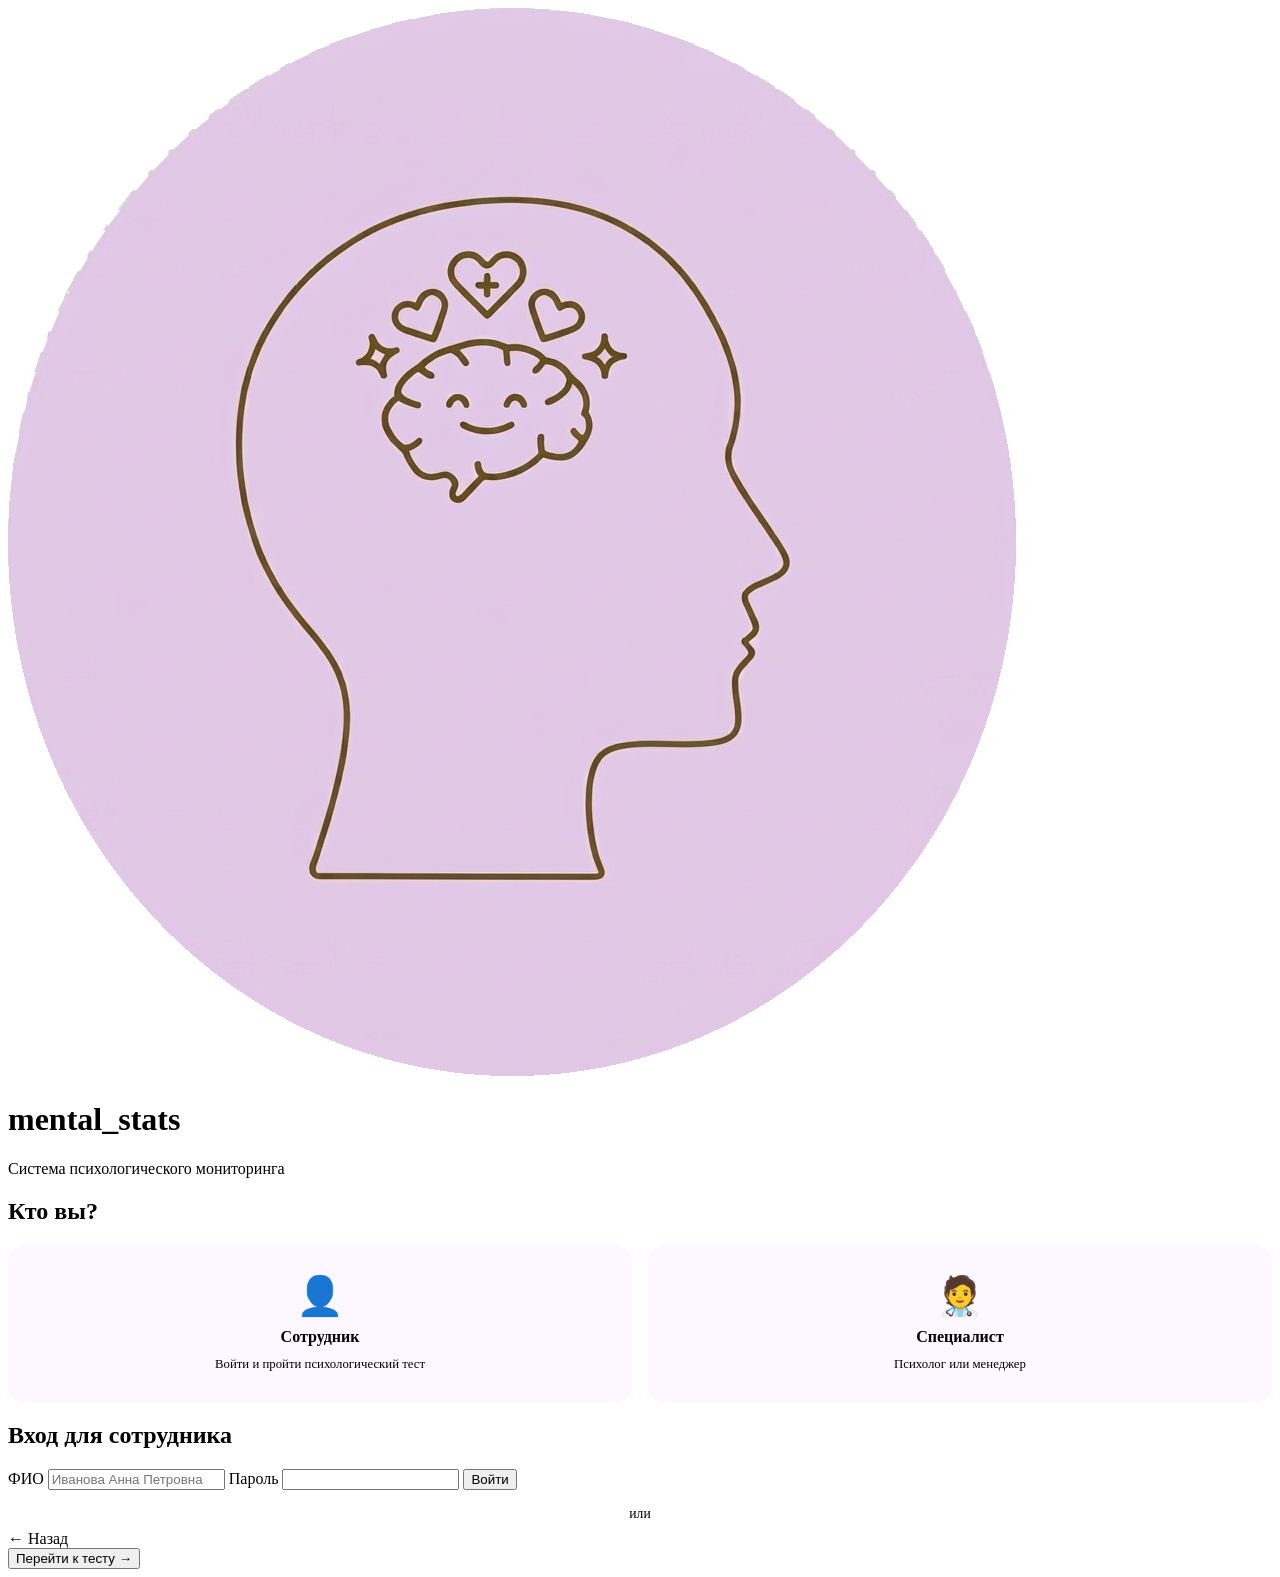
==== frontend/assigment.html @ 7f70bd68 "feat: add test assignment page with progress bar" ====
<!DOCTYPE html>
<html lang="ru">
<head>
  <meta charset="UTF-8">
  <meta name="viewport" content="width=device-width, initial-scale=1.0">
  <title>Тест — mental_stats</title>
  <link rel="stylesheet" href="static/css/style.css">
</head>
<body>
  <div class="container">
    <img src="static/img/logo.png" alt="logo" class="logo" onerror="this.style.display='none'">
    <h1>Психологический тест</h1>
    <p class="subtitle" id="greeting"></p>

    <div id="loadingBlock" class="card center">Загружаем вопросы…</div>

    <div id="testBlock" class="card" style="display:none">
      <div class="progress-bar-wrap">
        <div class="progress-bar" id="progressBar" style="width:0%"></div>
      </div>
      <p id="questionCounter" style="font-size:.8rem;color:#718096;margin-bottom:.5rem"></p>
      <p class="question-text" id="questionText"></p>
      <div class="answers" id="answersBlock"></div>
    </div>

    <div id="resultBlock" class="card center" style="display:none">
      <h2>Результат</h2>
      <p style="font-size:2.5rem;font-weight:700" id="resultScore"></p>
      <p style="margin:.75rem 0" id="resultStatus"></p>
      <p style="color:#718096" id="resultAdvice"></p>
      <a href="login.html" class="btn-secondary" style="margin-top:1.5rem;display:block">Выйти</a>
    </div>

    <div id="errorBlock" class="card center error" style="display:none"></div>
  </div>

  <script src="static/js/api.js"></script>
  <script src="static/js/main.js"></script>
  <script>
    requireAuth();

    const empId = getEmpId();
    document.getElementById("greeting").textContent = `Здравствуйте, ${getFullName()}`;

    const LABELS = ["Совсем нет", "Редко", "Иногда", "Часто", "Постоянно"];

    let questions = [];
    let answers = [];
    let current = 0;

    async function init() {
      try {
        const data = await Api.getQuestions(1);
        questions = data.questions;
        document.getElementById("loadingBlock").style.display = "none";
        document.getElementById("testBlock").style.display = "block";
        showQuestion();
      } catch (e) {
        document.getElementById("loadingBlock").style.display = "none";
        const err = document.getElementById("errorBlock");
        err.textContent = e.message;
        err.style.display = "block";
      }
    }

    function showQuestion() {
      const pct = Math.round((current / questions.length) * 100);
      document.getElementById("progressBar").style.width = pct + "%";
      document.getElementById("questionCounter").textContent =
        `Вопрос ${current + 1} из ${questions.length}`;
      document.getElementById("questionText").textContent = questions[current];

      const block = document.getElementById("answersBlock");
      block.innerHTML = "";
      LABELS.forEach((label, idx) => {
        const btn = document.createElement("button");
        btn.className = "answer-btn";
        btn.textContent = `${idx + 1} — ${label}`;
        btn.onclick = () => choose(idx + 1);
        block.appendChild(btn);
      });
    }

    async function choose(value) {
      answers.push(value);
      current++;
      if (current < questions.length) {
        showQuestion();
      } else {
        document.getElementById("testBlock").style.display = "none";
        try {
          const result = await Api.submitAnswers(empId, answers);
          document.getElementById("resultScore").textContent = result.total_points + " баллов";
          document.getElementById("resultStatus").textContent = result.status;
          document.getElementById("resultAdvice").textContent = result.advice;
          document.getElementById("resultBlock").style.display = "block";
        } catch (e) {
          const err = document.getElementById("errorBlock");
          err.innerHTML = `
            <p style="margin-bottom:1rem">${e.message}</p>
            <button class="btn" onclick="restartTest()">← Пройти тест заново</button>
          `;
          err.style.display = "block";
        }
      }
    }

    function restartTest() {
      answers = [];
      current = 0;
      document.getElementById("errorBlock").style.display = "none";
      document.getElementById("testBlock").style.display = "block";
      showQuestion();
    }

    init();
  </script>
</body>
</html>
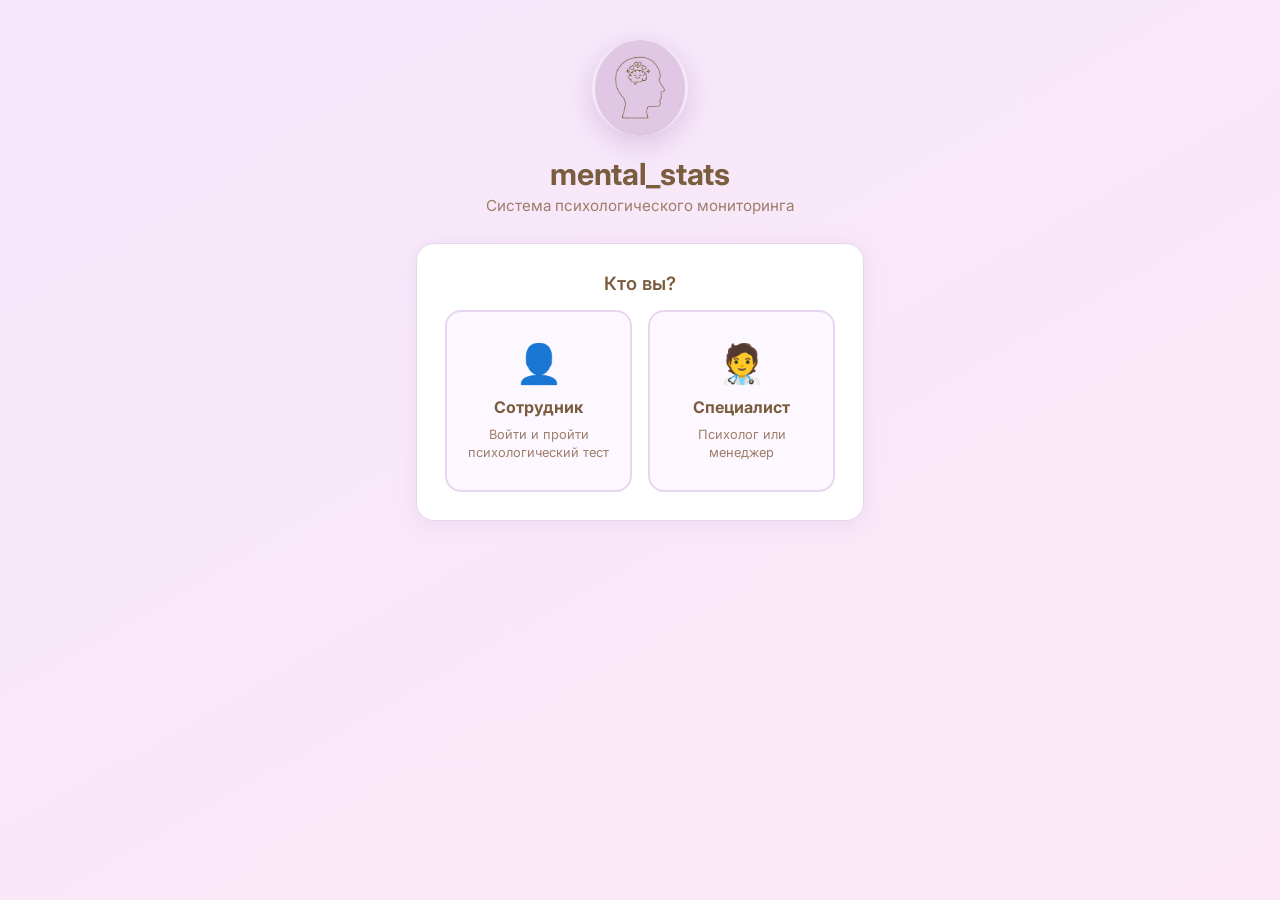
==== commit bd4a6aac: "feat: pass consistency_pairs to submit and fix entry point routing" ====
--- a/frontend/assigment.html
+++ b/frontend/assigment.html
@@ -47,11 +47,13 @@
     let questions = [];
     let answers = [];
     let current = 0;
+    let consistencyPairs = [];
 
     async function init() {
       try {
         const data = await Api.getQuestions(1);
         questions = data.questions;
+        consistencyPairs = data.consistency_pairs || [];
         document.getElementById("loadingBlock").style.display = "none";
         document.getElementById("testBlock").style.display = "block";
         showQuestion();
@@ -89,7 +91,7 @@
       } else {
         document.getElementById("testBlock").style.display = "none";
         try {
-          const result = await Api.submitAnswers(empId, answers);
+          const result = await Api.submitAnswers(empId, answers, consistencyPairs);
           document.getElementById("resultScore").textContent = result.total_points + " баллов";
           document.getElementById("resultStatus").textContent = result.status;
           document.getElementById("resultAdvice").textContent = result.advice;
--- a/frontend/static/css/style.css
+++ b/frontend/static/css/style.css
@@ -0,0 +1,288 @@
+@import url('https://fonts.googleapis.com/css2?family=Inter:wght@400;500;600;700&display=swap');
+
+*, *::before, *::after { box-sizing: border-box; margin: 0; padding: 0; }
+
+/* ── Цвета из логотипа ── */
+:root {
+  --lavender:      #c9a8d4;   /* основной — лавандовый */
+  --lavender-dark: #a87cbf;   /* hover */
+  --lavender-soft: #ecdff5;   /* фон карточек / акценты */
+  --brown:         #7a5c3e;   /* линии логотипа */
+  --brown-light:   #b08060;   /* вторичный текст */
+  --bg-from:       #f5e8fb;   /* градиент фона */
+  --bg-to:         #fce9f5;
+  --white:         #ffffff;
+  --text:          #3d2b1f;   /* тёплый тёмный */
+  --text-muted:    #9e7d6a;
+  --border:        #e8d5f0;
+  --norm:          #6aaa7e;
+  --risk:          #c8923a;
+  --critical:      #c95a5a;
+}
+
+body {
+  font-family: 'Inter', 'Segoe UI', sans-serif;
+  background: linear-gradient(150deg, var(--bg-from) 0%, var(--bg-to) 100%);
+  color: var(--text);
+  min-height: 100vh;
+}
+
+.container {
+  max-width: 480px;
+  margin: 0 auto;
+  padding: 2.5rem 1rem;
+}
+.container.wide {
+  max-width: 980px;
+  padding: 2rem 1.5rem;
+}
+.center { text-align: center; }
+
+/* ── Типографика ── */
+h1 {
+  font-size: 1.9rem;
+  font-weight: 700;
+  margin-bottom: .25rem;
+  color: var(--brown);
+  letter-spacing: -.3px;
+}
+h2 {
+  font-size: 1.15rem;
+  font-weight: 600;
+  margin-bottom: 1rem;
+  color: var(--brown);
+}
+.subtitle {
+  color: var(--text-muted);
+  margin-bottom: 1.75rem;
+  font-size: .95rem;
+}
+
+/* ── Логотип ── */
+.logo {
+  width: 96px;
+  height: 96px;
+  object-fit: contain;
+  margin-bottom: 1rem;
+  border-radius: 50%;
+  box-shadow: 0 8px 28px rgba(169, 124, 191, .35);
+  animation: pop .45s cubic-bezier(.175, .885, .32, 1.275);
+}
+@keyframes pop {
+  from { transform: scale(.7); opacity: 0; }
+  to   { transform: scale(1);  opacity: 1; }
+}
+
+/* ── Карточка ── */
+.card {
+  background: var(--white);
+  border-radius: 18px;
+  padding: 1.75rem;
+  margin-bottom: 1rem;
+  box-shadow: 0 4px 20px rgba(169,124,191,.13);
+  border: 1px solid var(--border);
+  animation: slideUp .35s ease both;
+}
+@keyframes slideUp {
+  from { transform: translateY(16px); opacity: 0; }
+  to   { transform: translateY(0);    opacity: 1; }
+}
+
+/* ── Форма ── */
+label {
+  display: block;
+  text-align: left;
+  font-size: .85rem;
+  font-weight: 600;
+  color: var(--brown);
+  margin-bottom: .85rem;
+}
+label input, label select {
+  display: block;
+  width: 100%;
+  margin-top: .35rem;
+  padding: .7rem 1rem;
+  border: 1.5px solid var(--border);
+  border-radius: 10px;
+  font-size: .95rem;
+  font-family: inherit;
+  color: var(--text);
+  outline: none;
+  background: #fdf8ff;
+  transition: border-color .2s, box-shadow .2s;
+}
+label input:focus, label select:focus {
+  border-color: var(--lavender);
+  box-shadow: 0 0 0 3px rgba(201,168,212,.22);
+  background: var(--white);
+}
+
+/* ── Кнопки ── */
+button[type=submit], .btn {
+  width: 100%;
+  padding: .85rem;
+  margin-top: .75rem;
+  background: linear-gradient(135deg, var(--lavender), #b07ec8);
+  color: var(--white);
+  border: none;
+  border-radius: 12px;
+  font-size: 1rem;
+  font-weight: 600;
+  font-family: inherit;
+  cursor: pointer;
+  transition: opacity .2s, transform .15s, box-shadow .2s;
+  box-shadow: 0 4px 16px rgba(169,124,191,.38);
+  letter-spacing: .2px;
+}
+button[type=submit]:hover, .btn:hover {
+  opacity: .92;
+  transform: translateY(-1px);
+  box-shadow: 0 6px 22px rgba(169,124,191,.45);
+}
+button[type=submit]:active, .btn:active { transform: translateY(0); }
+
+.btn-secondary {
+  display: inline-block;
+  margin-top: .75rem;
+  color: var(--lavender-dark);
+  font-size: .9rem;
+  font-weight: 500;
+  text-decoration: none;
+  transition: color .2s;
+}
+.btn-secondary:hover { color: var(--brown); text-decoration: underline; }
+
+/* ── Вспомогалки ── */
+.error  { color: var(--critical); font-size: .875rem; margin-top: .5rem; }
+.hidden { display: none !important; }
+
+/* ── Ссылка на персонал ── */
+.staff-link {
+  background: rgba(255,255,255,.7);
+  backdrop-filter: blur(6px);
+  border: 1px solid rgba(201,168,212,.4);
+}
+.staff-link p { color: var(--text-muted); font-size: .9rem; margin-bottom: .4rem; }
+
+/* ── Прогресс-бар ── */
+.progress-bar-wrap {
+  background: var(--lavender-soft);
+  border-radius: 99px;
+  height: 8px;
+  margin-bottom: 1.5rem;
+  overflow: hidden;
+}
+.progress-bar {
+  background: linear-gradient(90deg, var(--lavender), #b07ec8);
+  height: 8px;
+  border-radius: 99px;
+  transition: width .4s ease;
+}
+
+/* ── Вопрос ── */
+.question-text {
+  font-size: 1.08rem;
+  font-weight: 500;
+  margin-bottom: 1.5rem;
+  min-height: 3rem;
+  line-height: 1.65;
+  color: var(--brown);
+}
+.answers { display: flex; flex-direction: column; gap: .55rem; }
+.answer-btn {
+  width: 100%;
+  padding: .75rem 1rem;
+  background: #fdf8ff;
+  border: 1.5px solid var(--border);
+  border-radius: 10px;
+  font-size: .95rem;
+  font-family: inherit;
+  cursor: pointer;
+  text-align: left;
+  color: var(--text);
+  transition: all .15s;
+}
+.answer-btn:hover {
+  border-color: var(--lavender);
+  background: var(--lavender-soft);
+  color: var(--brown);
+  transform: translateX(4px);
+}
+
+/* ── Аналитика ── */
+.stats-grid {
+  display: grid;
+  grid-template-columns: repeat(auto-fit, minmax(150px,1fr));
+  gap: 1rem;
+  margin-bottom: 1.5rem;
+}
+.stat-card {
+  background: var(--white);
+  border-radius: 14px;
+  padding: 1.25rem 1rem;
+  text-align: center;
+  box-shadow: 0 2px 14px rgba(169,124,191,.10);
+  border: 1px solid var(--border);
+  transition: transform .2s, box-shadow .2s;
+}
+.stat-card:hover {
+  transform: translateY(-3px);
+  box-shadow: 0 6px 22px rgba(169,124,191,.18);
+}
+.stat-number { font-size: 2.2rem; font-weight: 700; }
+.stat-label  { font-size: .8rem; color: var(--text-muted); margin-top: .25rem; }
+.norm     { color: var(--norm); }
+.risk     { color: var(--risk); }
+.critical { color: var(--critical); }
+
+/* ── Таблица ── */
+table { width: 100%; border-collapse: collapse; font-size: .9rem; }
+th {
+  background: var(--lavender-soft);
+  padding: .7rem .9rem;
+  text-align: left;
+  font-weight: 600;
+  color: var(--brown);
+  border-bottom: 2px solid var(--border);
+}
+td { padding: .65rem .9rem; border-top: 1px solid #f5edfb; color: var(--text); }
+tr:hover td { background: #fdf8ff; }
+tr.norm-row     td:last-child { color: var(--norm);     font-weight: 600; }
+tr.risk-row     td:last-child { color: var(--risk);     font-weight: 600; }
+tr.critical-row td:last-child { color: var(--critical); font-weight: 600; }
+
+/* ── Баннер напоминания ── */
+.reminder-banner {
+  border-radius: 12px;
+  padding: 1rem 1.25rem;
+  margin-bottom: 1rem;
+  font-size: .95rem;
+  line-height: 1.5;
+  display: flex;
+  align-items: flex-start;
+  gap: .75rem;
+  animation: slideUp .3s ease;
+}
+.reminder-banner.due {
+  background: #eef4ff;
+  border-left: 4px solid #7ea8d8;
+}
+.reminder-banner.ok {
+  background: #f0faf2;
+  border-left: 4px solid var(--norm);
+}
+.reminder-icon { font-size: 1.5rem; flex-shrink: 0; }
+.reminder-text { flex: 1; }
+.reminder-text strong { display: block; margin-bottom: .2rem; color: var(--brown); }
+
+/* ── Бейдж ── */
+.notification-badge {
+  display: inline-block;
+  background: var(--critical);
+  color: #fff;
+  border-radius: 99px;
+  padding: .1rem .55rem;
+  font-size: .75rem;
+  margin-left: .4rem;
+  font-weight: 700;
+}
